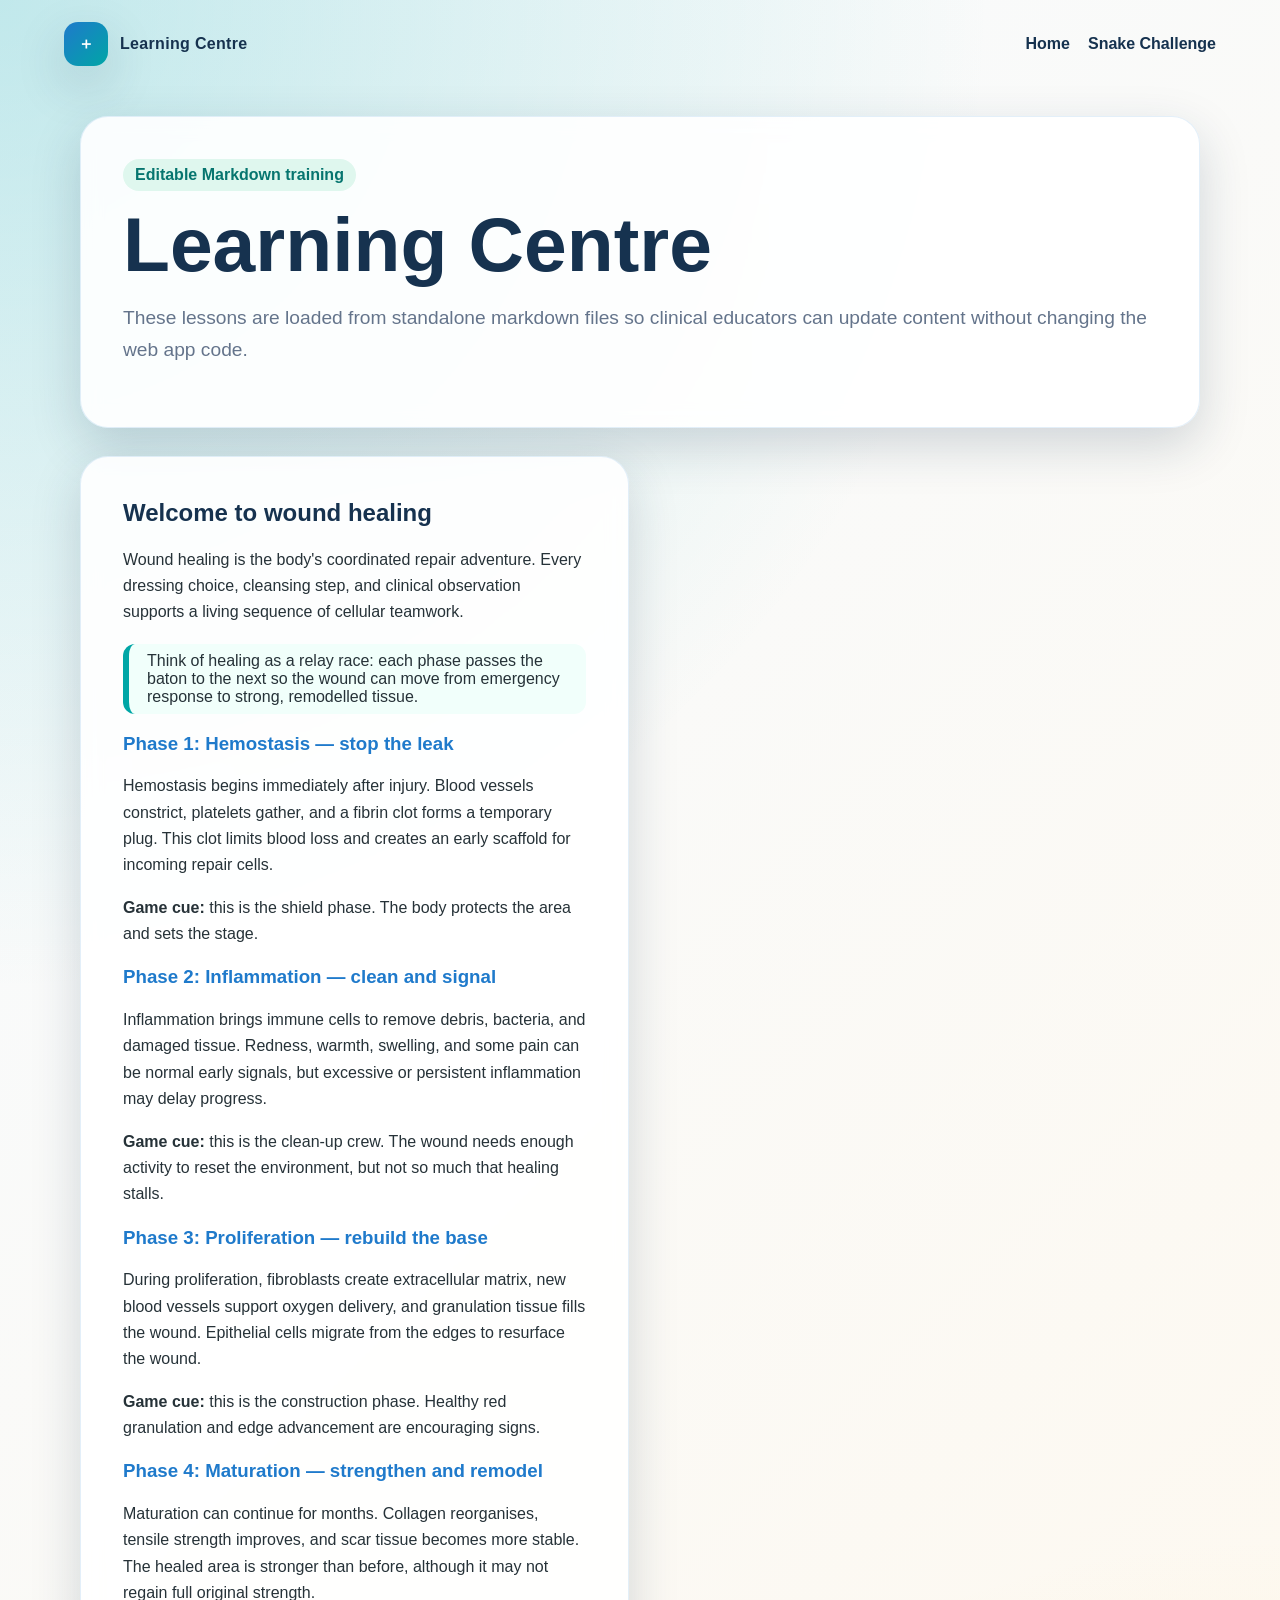
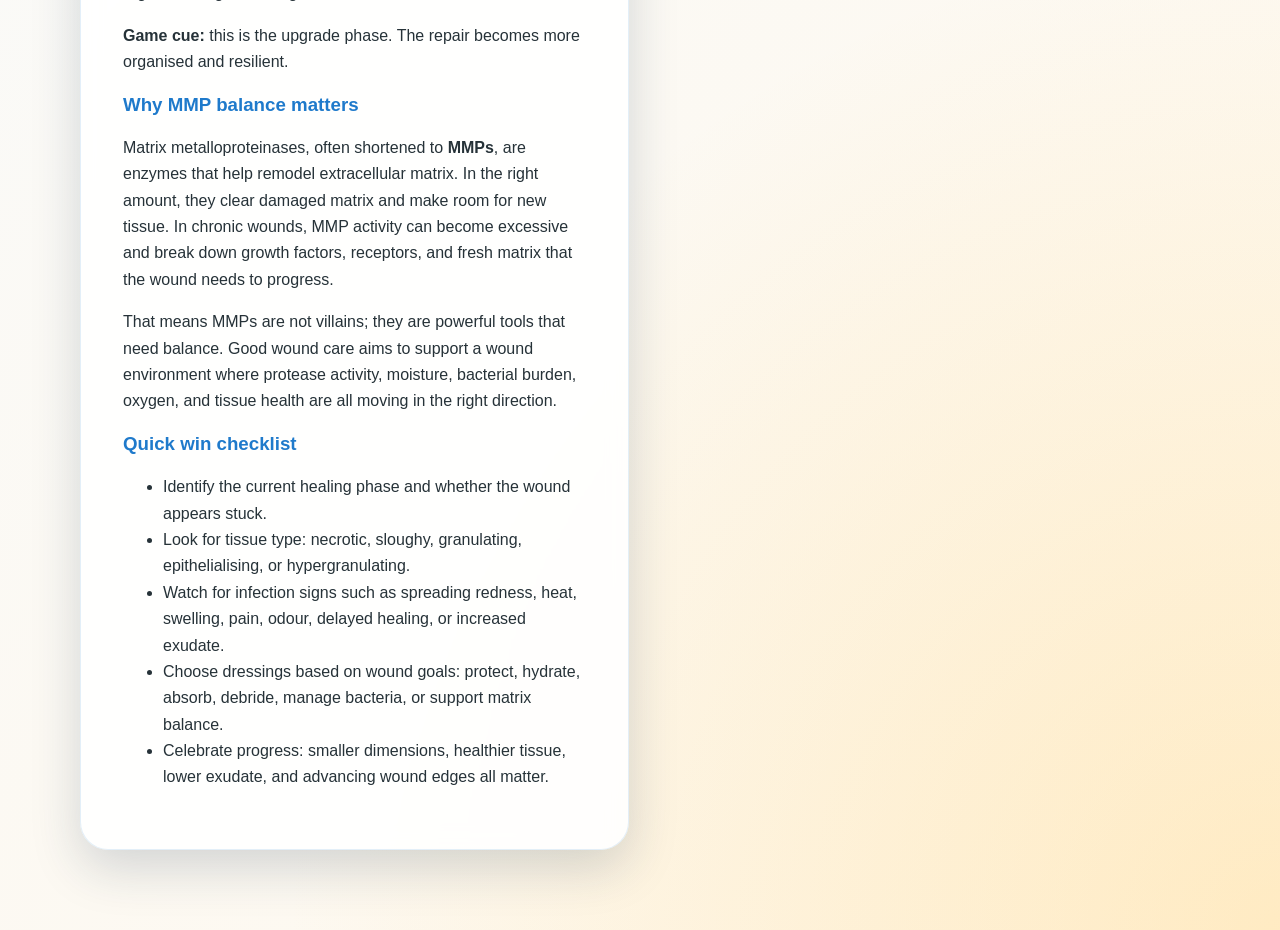
==== training.html @ 81542b4e "Build gamified wound care learning app" ====
<!doctype html>
<html lang="en">
<head>
  <meta charset="utf-8">
  <meta name="viewport" content="width=device-width, initial-scale=1">
  <title>Learning Centre | WoundCare Quest</title>
  <link rel="stylesheet" href="style.css">
</head>
<body>
  <header>
    <div class="brand"><span class="logo-mark">＋</span> Learning Centre</div>
    <nav><a href="index.html">Home</a><a href="snake.html">Snake Challenge</a></nav>
  </header>
  <main>
    <section class="panel">
      <span class="badge">Editable Markdown training</span>
      <h1>Learning Centre</h1>
      <p class="lead">These lessons are loaded from standalone markdown files so clinical educators can update content without changing the web app code.</p>
    </section>
    <section id="articles" class="lesson-grid" aria-live="polite"></section>
  </main>
  <script>
    const lessons = ['content/wound-healing-introduction.md'];

    function escapeHtml(text) {
      return text.replace(/[&<>"]/g, (char) => ({ '&': '&amp;', '<': '&lt;', '>': '&gt;', '"': '&quot;' }[char]));
    }

    function inlineMarkdown(text) {
      return escapeHtml(text)
        .replace(/\*\*(.*?)\*\*/g, '<strong>$1</strong>')
        .replace(/\*(.*?)\*/g, '<em>$1</em>');
    }

    function markdownToHtml(markdown) {
      const lines = markdown.split('\n');
      let html = '';
      let inList = false;
      lines.forEach((line) => {
        if (line.startsWith('- ')) {
          if (!inList) { html += '<ul>'; inList = true; }
          html += `<li>${inlineMarkdown(line.slice(2))}</li>`;
          return;
        }
        if (inList) { html += '</ul>'; inList = false; }
        if (line.startsWith('# ')) html += `<h2>${inlineMarkdown(line.slice(2))}</h2>`;
        else if (line.startsWith('## ')) html += `<h3>${inlineMarkdown(line.slice(3))}</h3>`;
        else if (line.startsWith('> ')) html += `<blockquote>${inlineMarkdown(line.slice(2))}</blockquote>`;
        else if (line.trim()) html += `<p>${inlineMarkdown(line)}</p>`;
      });
      if (inList) html += '</ul>';
      return html;
    }

    async function loadLessons() {
      const container = document.getElementById('articles');
      try {
        const articles = await Promise.all(lessons.map(async (lesson) => {
          const response = await fetch(lesson);
          if (!response.ok) throw new Error(`Could not load ${lesson}`);
          return markdownToHtml(await response.text());
        }));
        container.innerHTML = articles.map((article) => `<article class="article">${article}</article>`).join('');
      } catch (error) {
        container.innerHTML = `<article class="article"><h2>Lesson unavailable</h2><p>${escapeHtml(error.message)}</p><p>Run this app through a local web server so markdown files can be fetched.</p></article>`;
      }
    }

    loadLessons();
  </script>
</body>
</html>
---- style.css ----
:root {
  --navy: #16324f;
  --blue: #1f7acb;
  --teal: #00a6a6;
  --mint: #dff7ee;
  --cream: #fff8ec;
  --coral: #ff6b6b;
  --gold: #ffc857;
  --ink: #263238;
  --muted: #64748b;
  --card: rgba(255, 255, 255, 0.9);
  --shadow: 0 18px 50px rgba(22, 50, 79, 0.18);
}

* { box-sizing: border-box; }

body {
  margin: 0;
  min-height: 100vh;
  font-family: Arial, Helvetica, sans-serif;
  color: var(--ink);
  background:
    radial-gradient(circle at top left, rgba(0, 166, 166, 0.22), transparent 35%),
    radial-gradient(circle at bottom right, rgba(255, 200, 87, 0.28), transparent 35%),
    linear-gradient(135deg, #f7fbff 0%, var(--cream) 100%);
}

header {
  padding: 22px clamp(18px, 5vw, 72px);
  display: flex;
  justify-content: space-between;
  gap: 20px;
  align-items: center;
}

.brand {
  display: flex;
  align-items: center;
  gap: 12px;
  font-weight: 800;
  color: var(--navy);
  letter-spacing: 0.02em;
}

.logo-mark {
  width: 44px;
  height: 44px;
  border-radius: 14px;
  background: linear-gradient(135deg, var(--blue), var(--teal));
  display: grid;
  place-items: center;
  color: white;
  box-shadow: var(--shadow);
}

nav a, .back-link {
  color: var(--navy);
  text-decoration: none;
  font-weight: 700;
  margin-left: 18px;
}

main {
  width: min(1120px, calc(100% - 32px));
  margin: 0 auto;
  padding: 28px 0 56px;
}

.hero {
  display: grid;
  grid-template-columns: minmax(0, 1.15fr) minmax(280px, 0.85fr);
  gap: 28px;
  align-items: center;
}

.panel, .card, .article, .game-panel {
  background: var(--card);
  border: 1px solid rgba(31, 122, 203, 0.12);
  border-radius: 28px;
  padding: clamp(22px, 4vw, 42px);
  box-shadow: var(--shadow);
  backdrop-filter: blur(10px);
}

h1 {
  font-size: clamp(2.3rem, 6vw, 4.8rem);
  line-height: 0.98;
  color: var(--navy);
  margin: 0 0 20px;
}

h2 { color: var(--navy); margin-top: 0; }
h3 { color: var(--blue); }
p, li { line-height: 1.65; }
.lead { font-size: 1.2rem; color: var(--muted); }

.choice-grid, .lesson-grid {
  display: grid;
  grid-template-columns: repeat(2, minmax(0, 1fr));
  gap: 22px;
  margin-top: 28px;
}

.card {
  display: flex;
  flex-direction: column;
  min-height: 270px;
  transition: transform 180ms ease, box-shadow 180ms ease;
}
.card:hover { transform: translateY(-6px); box-shadow: 0 24px 60px rgba(22, 50, 79, 0.24); }
.card .icon { font-size: 3rem; }
.card a, button, .button {
  border: 0;
  border-radius: 999px;
  padding: 13px 20px;
  background: linear-gradient(135deg, var(--blue), var(--teal));
  color: white;
  text-decoration: none;
  font-weight: 800;
  cursor: pointer;
  display: inline-flex;
  justify-content: center;
  align-items: center;
  margin-top: auto;
}
button.secondary { background: var(--navy); }

.badge {
  display: inline-flex;
  border-radius: 999px;
  background: var(--mint);
  color: #06756f;
  padding: 7px 12px;
  font-weight: 800;
  margin-bottom: 16px;
}

.article { margin-bottom: 24px; }
.article blockquote {
  border-left: 6px solid var(--teal);
  margin: 18px 0;
  padding: 8px 18px;
  background: #f1fffb;
  border-radius: 12px;
}

.game-layout {
  display: grid;
  grid-template-columns: minmax(300px, 680px) minmax(260px, 1fr);
  gap: 24px;
  align-items: start;
}

canvas {
  width: 100%;
  max-width: 640px;
  aspect-ratio: 1;
  background: #f8fff8;
  border: 12px solid white;
  border-radius: 24px;
  box-shadow: inset 0 0 0 2px rgba(31, 122, 203, 0.18), var(--shadow);
}

.stats {
  display: grid;
  grid-template-columns: repeat(3, 1fr);
  gap: 10px;
  margin-bottom: 16px;
}
.stat {
  background: white;
  border-radius: 18px;
  padding: 14px;
  text-align: center;
  font-weight: 800;
}
.stat span { display: block; color: var(--muted); font-size: 0.78rem; }

.question-box {
  position: fixed;
  inset: 0;
  background: rgba(22, 50, 79, 0.45);
  display: none;
  place-items: center;
  padding: 20px;
}
.question-box.active { display: grid; }
.question-card { max-width: 620px; width: 100%; background: white; border-radius: 28px; padding: 30px; box-shadow: var(--shadow); }
.options { display: grid; gap: 12px; }
.options button { justify-content: flex-start; background: #edf6ff; color: var(--navy); text-align: left; }
.options button.correct { background: #b7f7cf; }
.options button.incorrect { background: #ffd0d0; }
.feedback { min-height: 28px; font-weight: 800; }

@media (max-width: 800px) {
  header { align-items: flex-start; flex-direction: column; }
  nav a { margin-left: 0; margin-right: 14px; }
  .hero, .choice-grid, .lesson-grid, .game-layout { grid-template-columns: 1fr; }
}
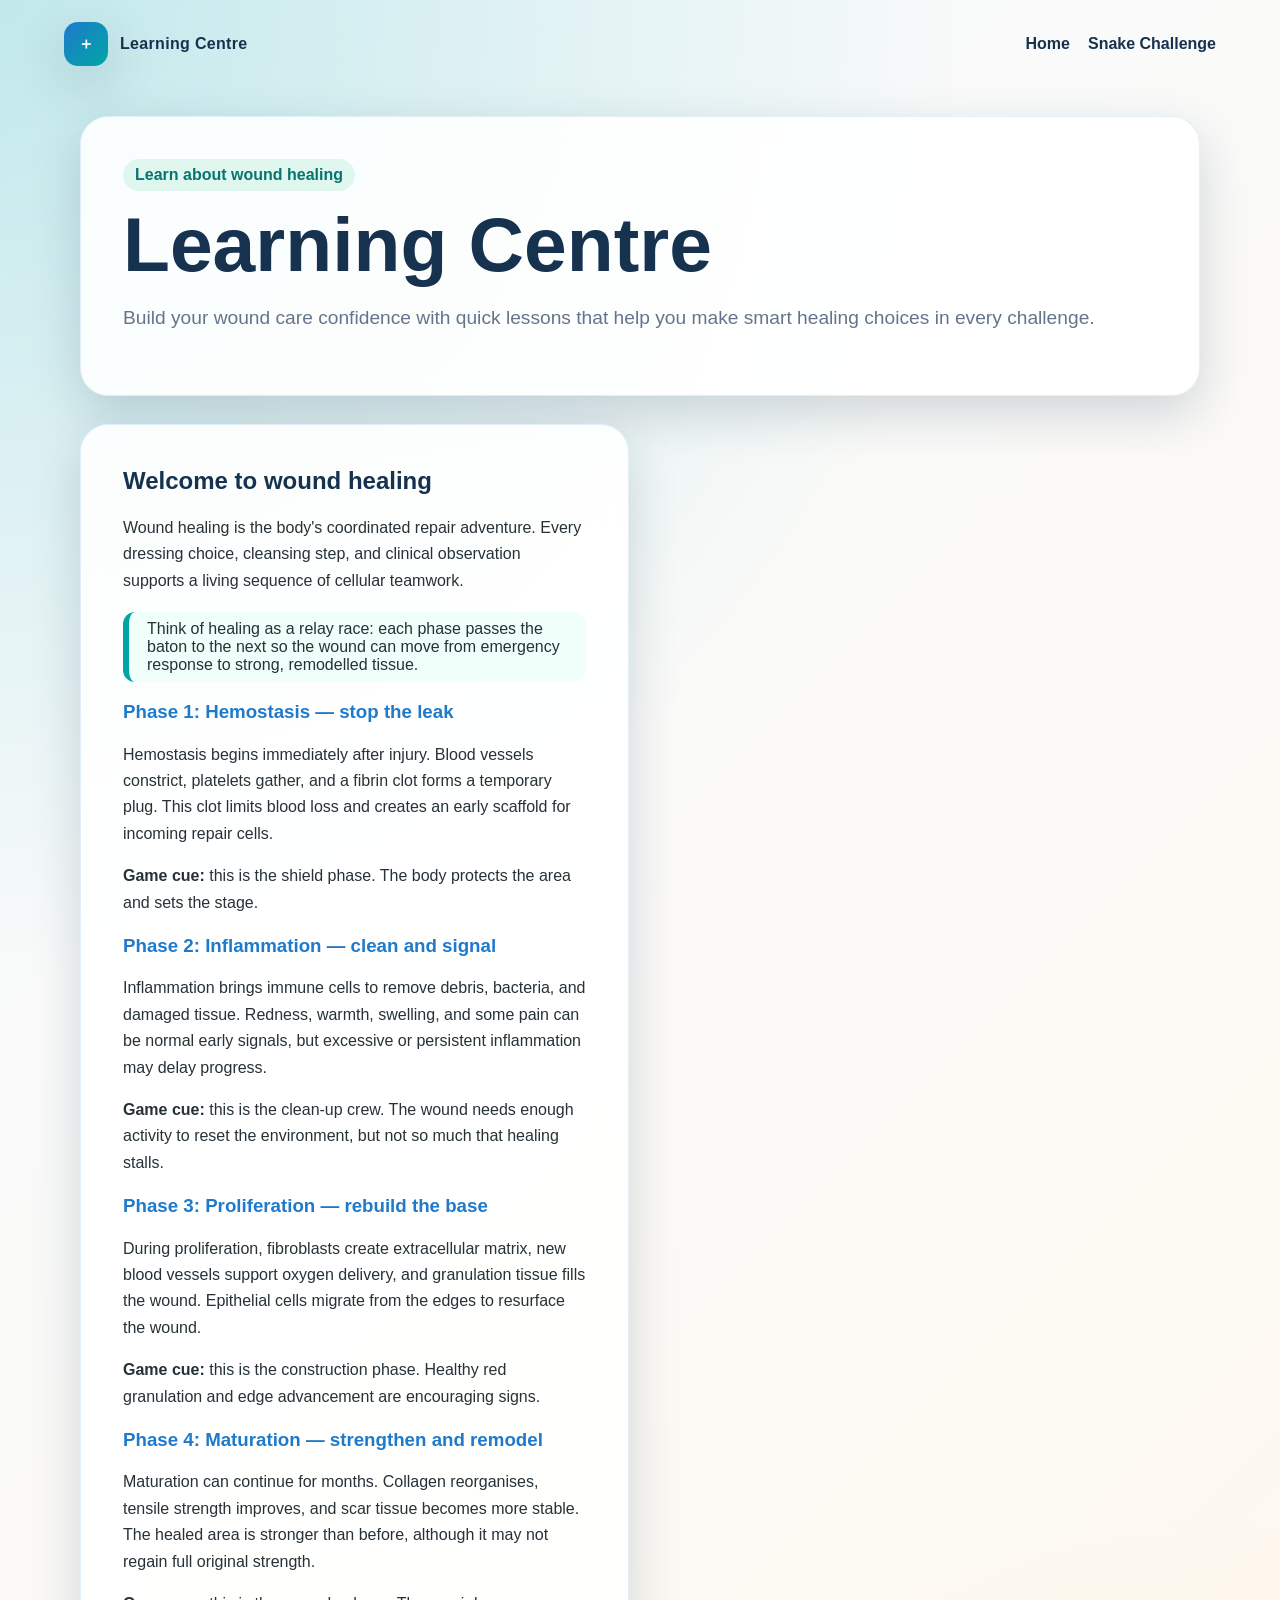
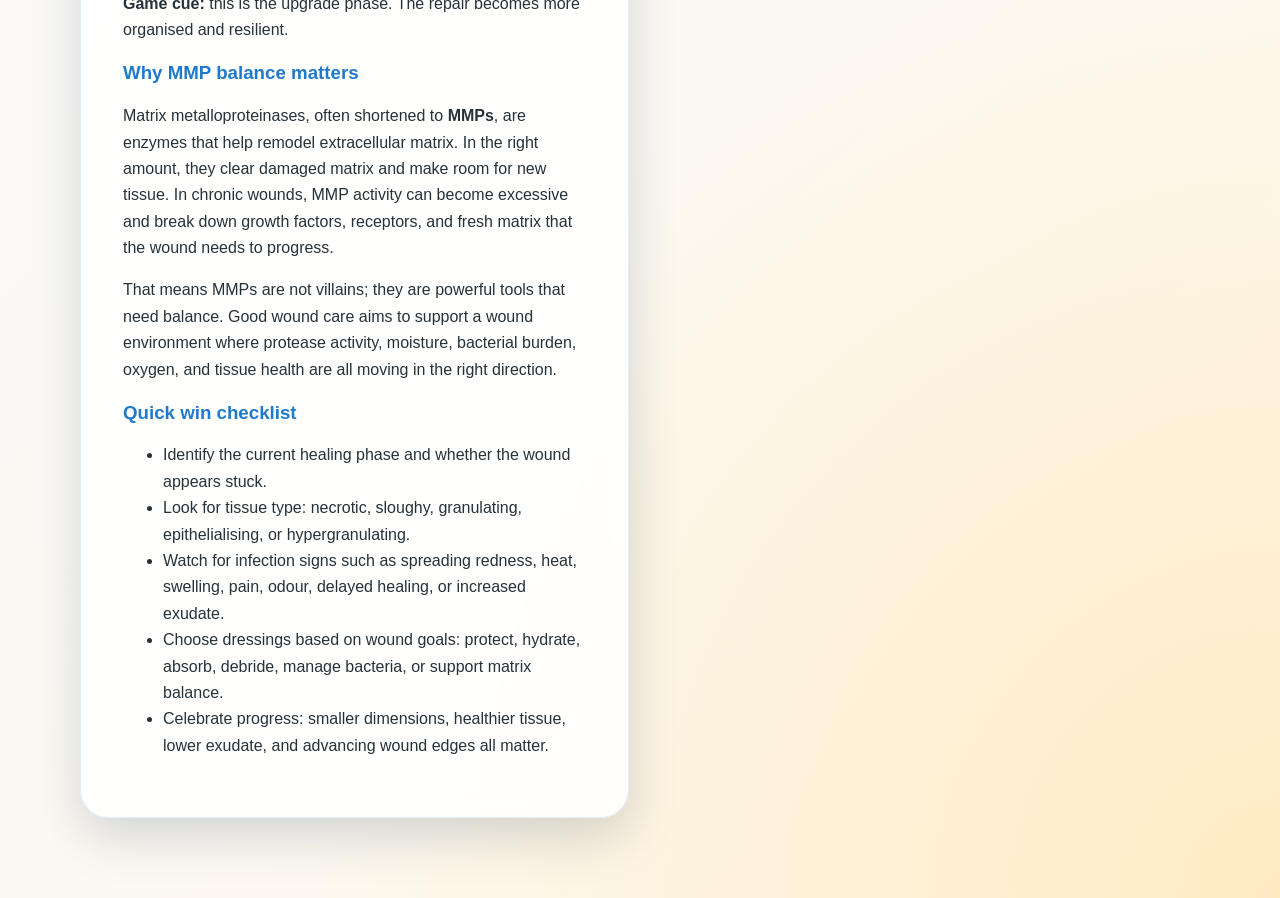
==== commit 19b83242: "Update learning centre hero copy" ====
--- a/training.html
+++ b/training.html
@@ -13,9 +13,9 @@
   </header>
   <main>
     <section class="panel">
-      <span class="badge">Editable Markdown training</span>
+      <span class="badge">Learn about wound healing</span>
       <h1>Learning Centre</h1>
-      <p class="lead">These lessons are loaded from standalone markdown files so clinical educators can update content without changing the web app code.</p>
+      <p class="lead">Build your wound care confidence with quick lessons that help you make smart healing choices in every challenge.</p>
     </section>
     <section id="articles" class="lesson-grid" aria-live="polite"></section>
   </main>
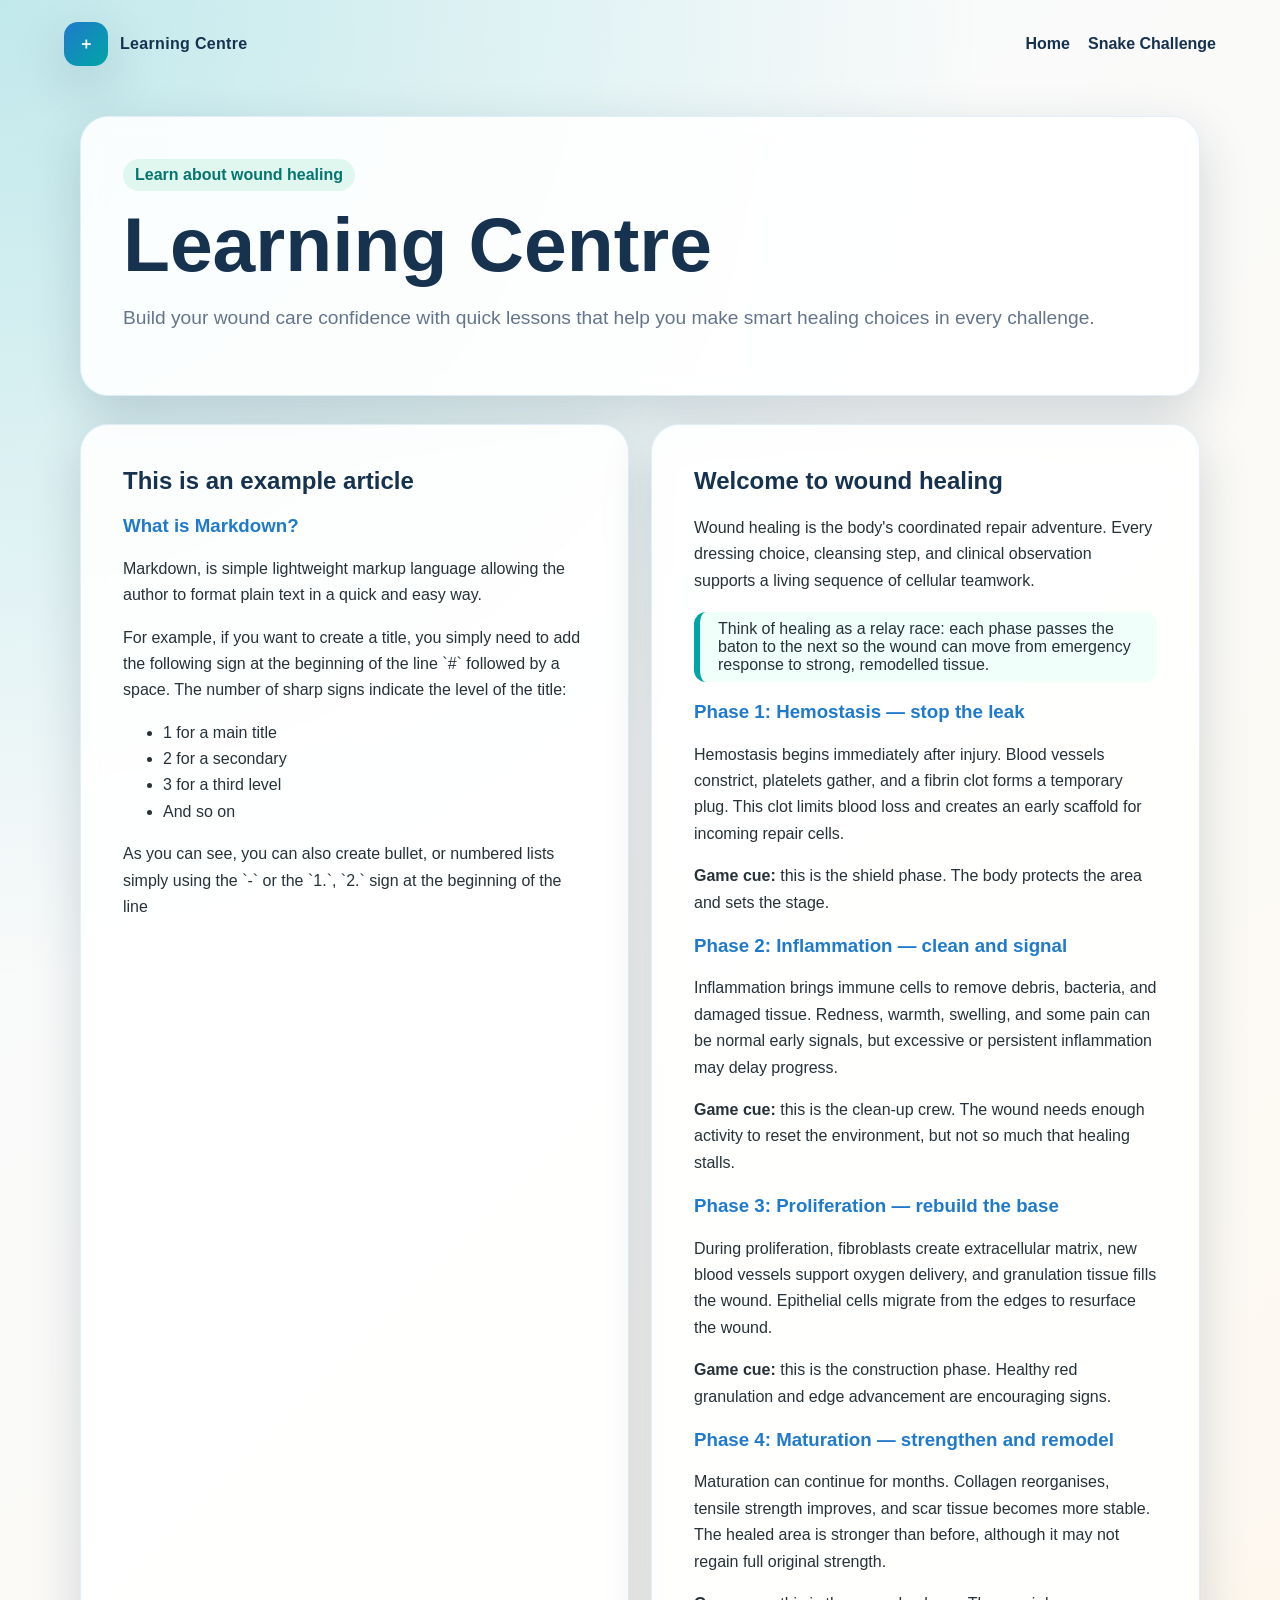
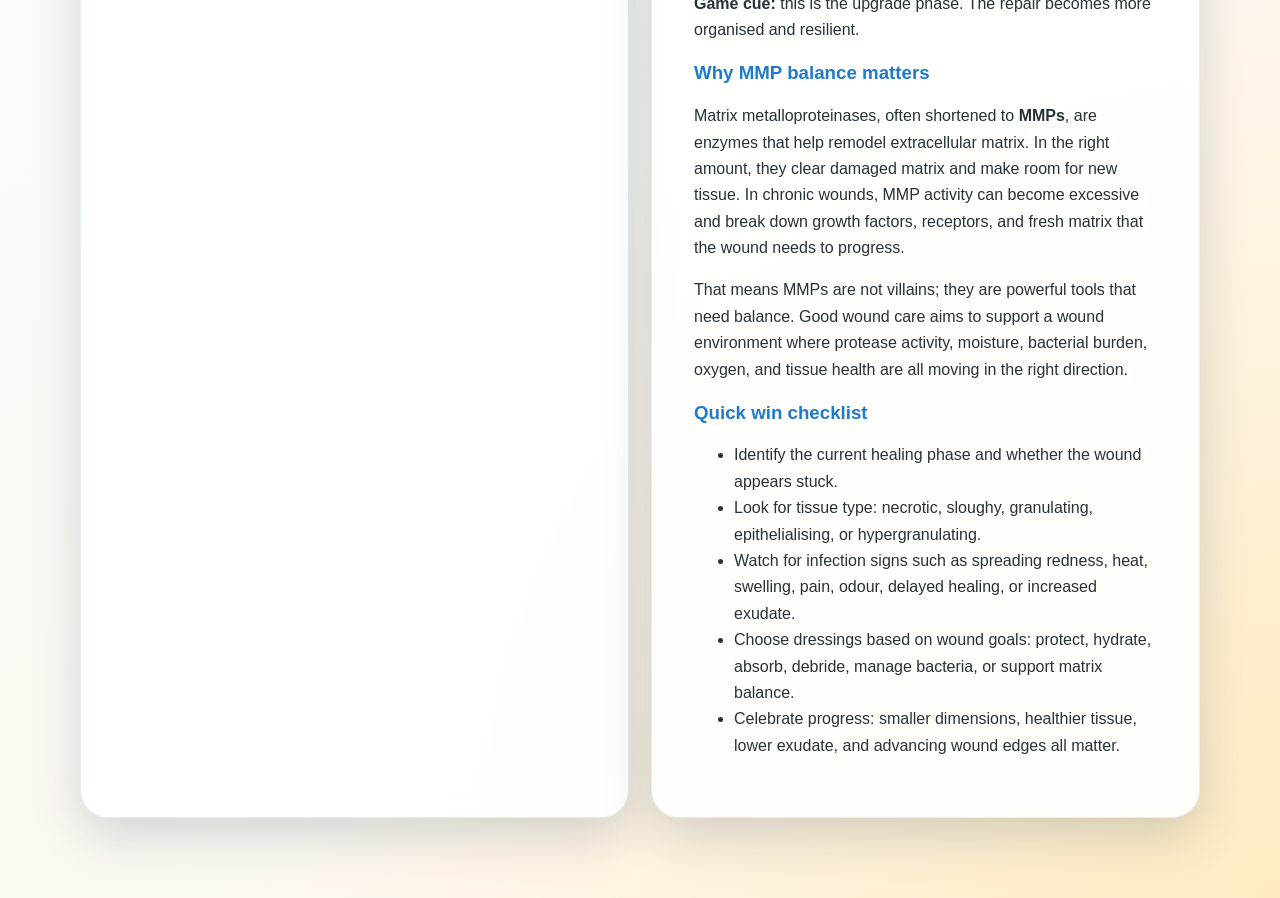
==== commit 8b3a2bb5: "Load training lessons from content directory" ====
--- a/training.html
+++ b/training.html
@@ -20,7 +20,34 @@
     <section id="articles" class="lesson-grid" aria-live="polite"></section>
   </main>
   <script>
-    const lessons = ['content/wound-healing-introduction.md'];
+    const contentFolder = 'content/';
+
+    function resolveUrl(path) {
+      return new URL(path, window.location.href).href;
+    }
+
+    function isMarkdownArticle(href) {
+      try {
+        const url = new URL(href, resolveUrl(contentFolder));
+        return url.origin === window.location.origin
+          && url.pathname.startsWith(new URL(contentFolder, window.location.href).pathname)
+          && url.pathname.toLowerCase().endsWith('.md');
+      } catch {
+        return false;
+      }
+    }
+
+    async function findMarkdownArticles() {
+      const response = await fetch(contentFolder);
+      if (!response.ok) throw new Error(`Could not inspect ${contentFolder}`);
+
+      const directoryHtml = await response.text();
+      const directoryDocument = new DOMParser().parseFromString(directoryHtml, 'text/html');
+      return [...directoryDocument.querySelectorAll('a[href]')]
+        .map((link) => new URL(link.getAttribute('href'), response.url).href)
+        .filter(isMarkdownArticle)
+        .sort((a, b) => a.localeCompare(b));
+    }
 
     function escapeHtml(text) {
       return text.replace(/[&<>"]/g, (char) => ({ '&': '&amp;', '<': '&lt;', '>': '&gt;', '"': '&quot;' }[char]));
@@ -55,6 +82,9 @@
     async function loadLessons() {
       const container = document.getElementById('articles');
       try {
+        const lessons = await findMarkdownArticles();
+        if (!lessons.length) throw new Error(`No markdown articles found in ${contentFolder}`);
+
         const articles = await Promise.all(lessons.map(async (lesson) => {
           const response = await fetch(lesson);
           if (!response.ok) throw new Error(`Could not load ${lesson}`);
